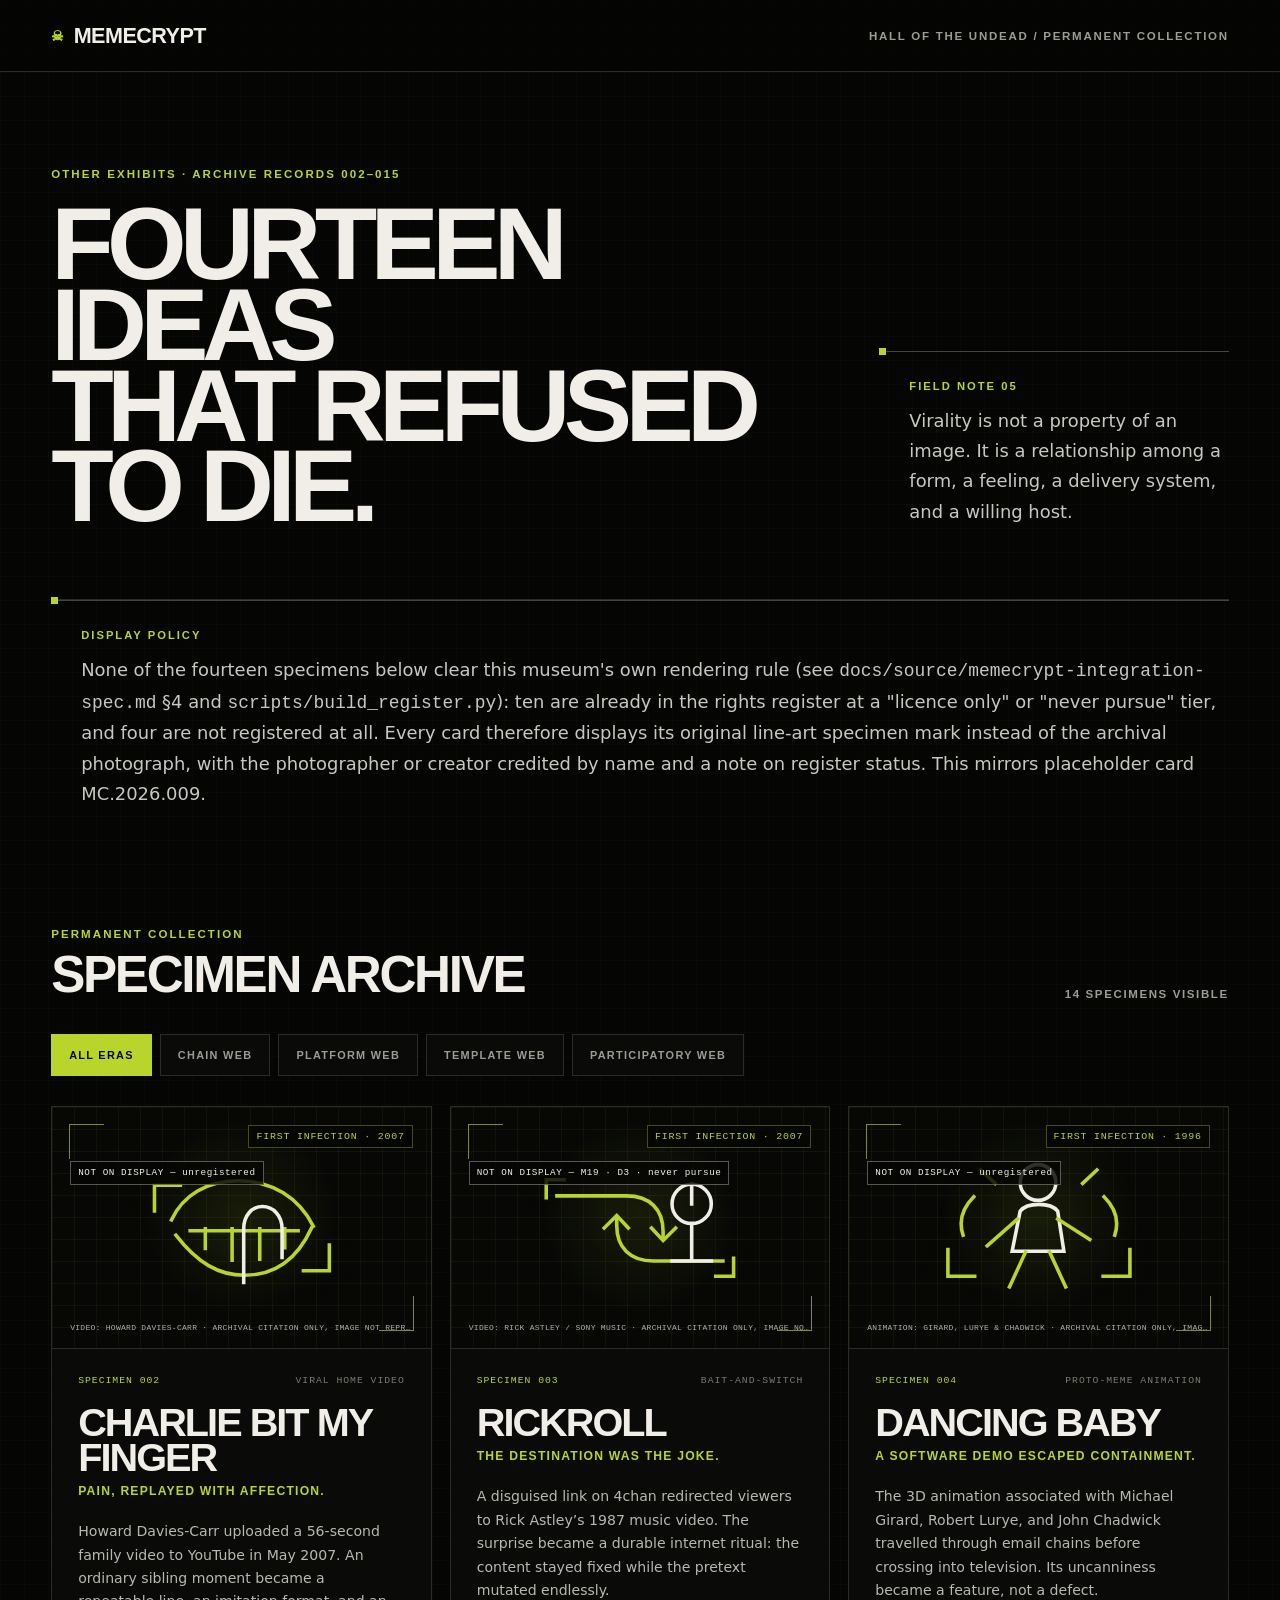
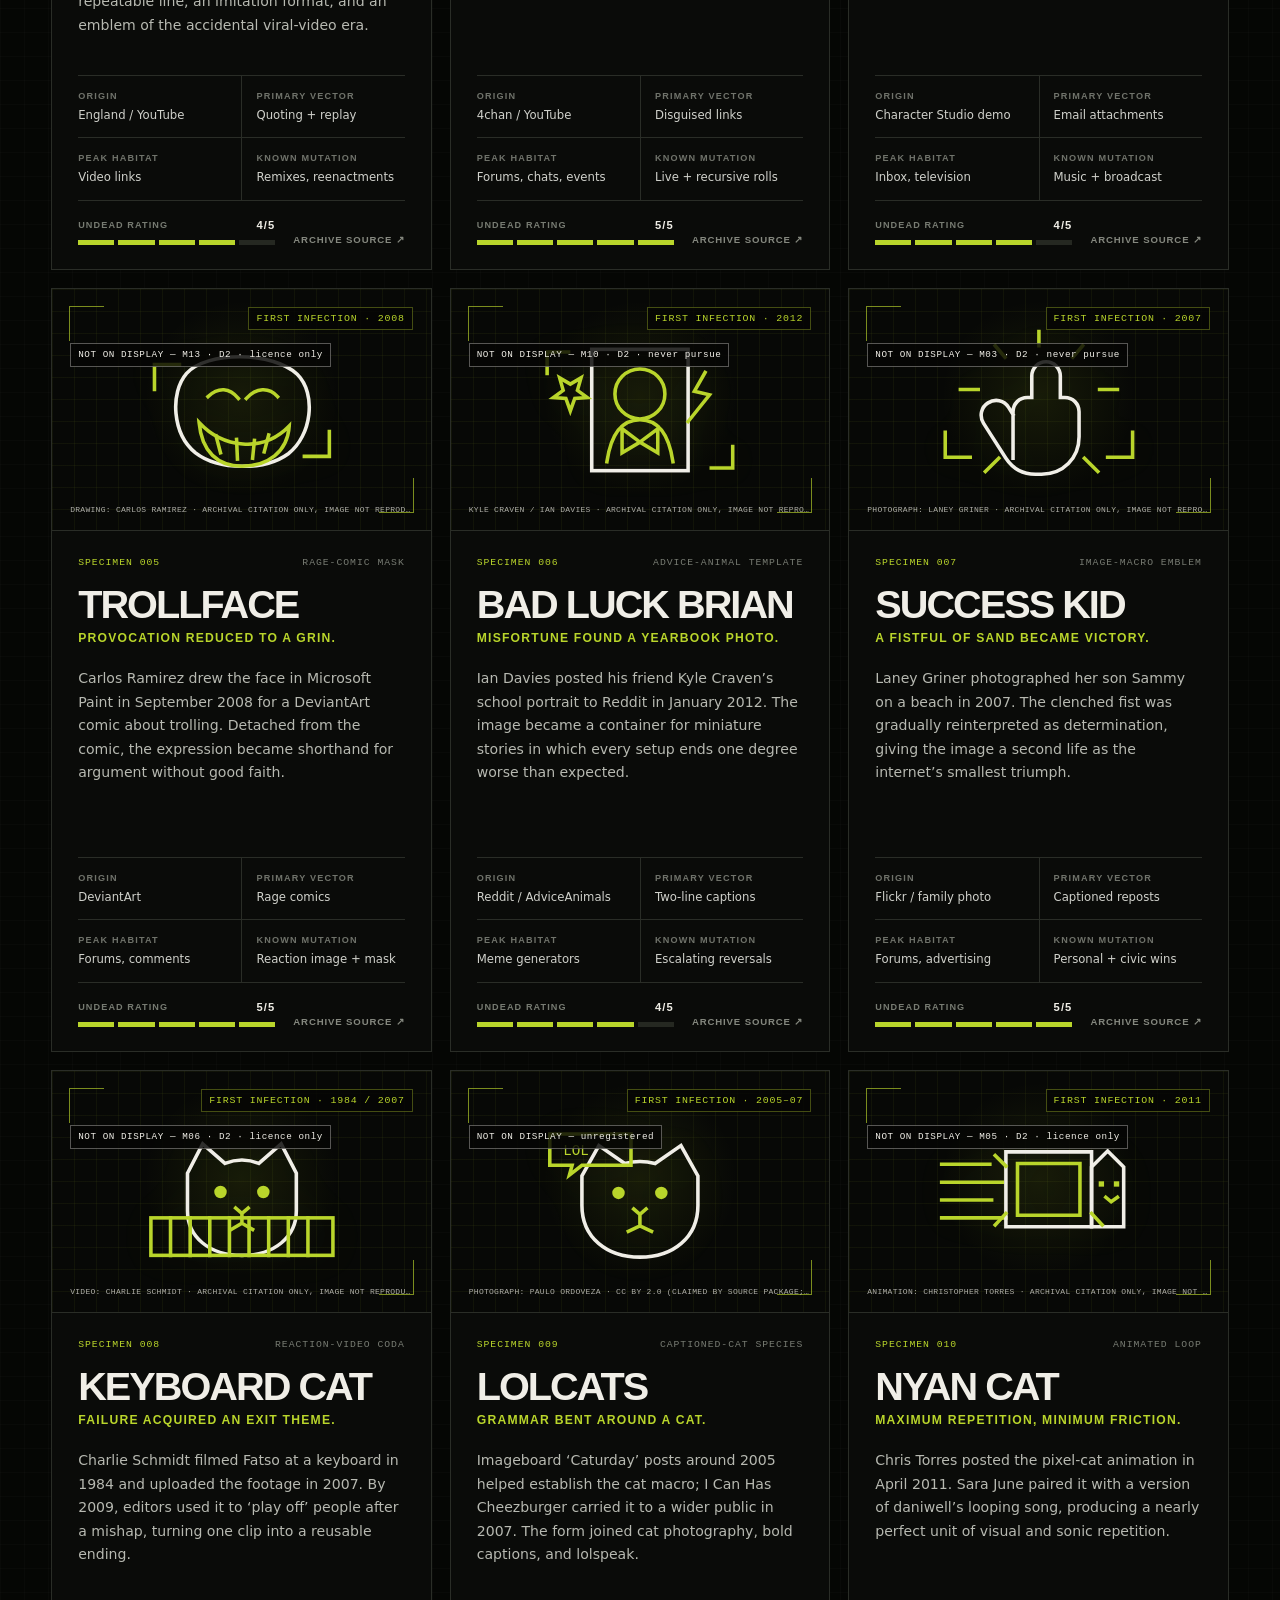
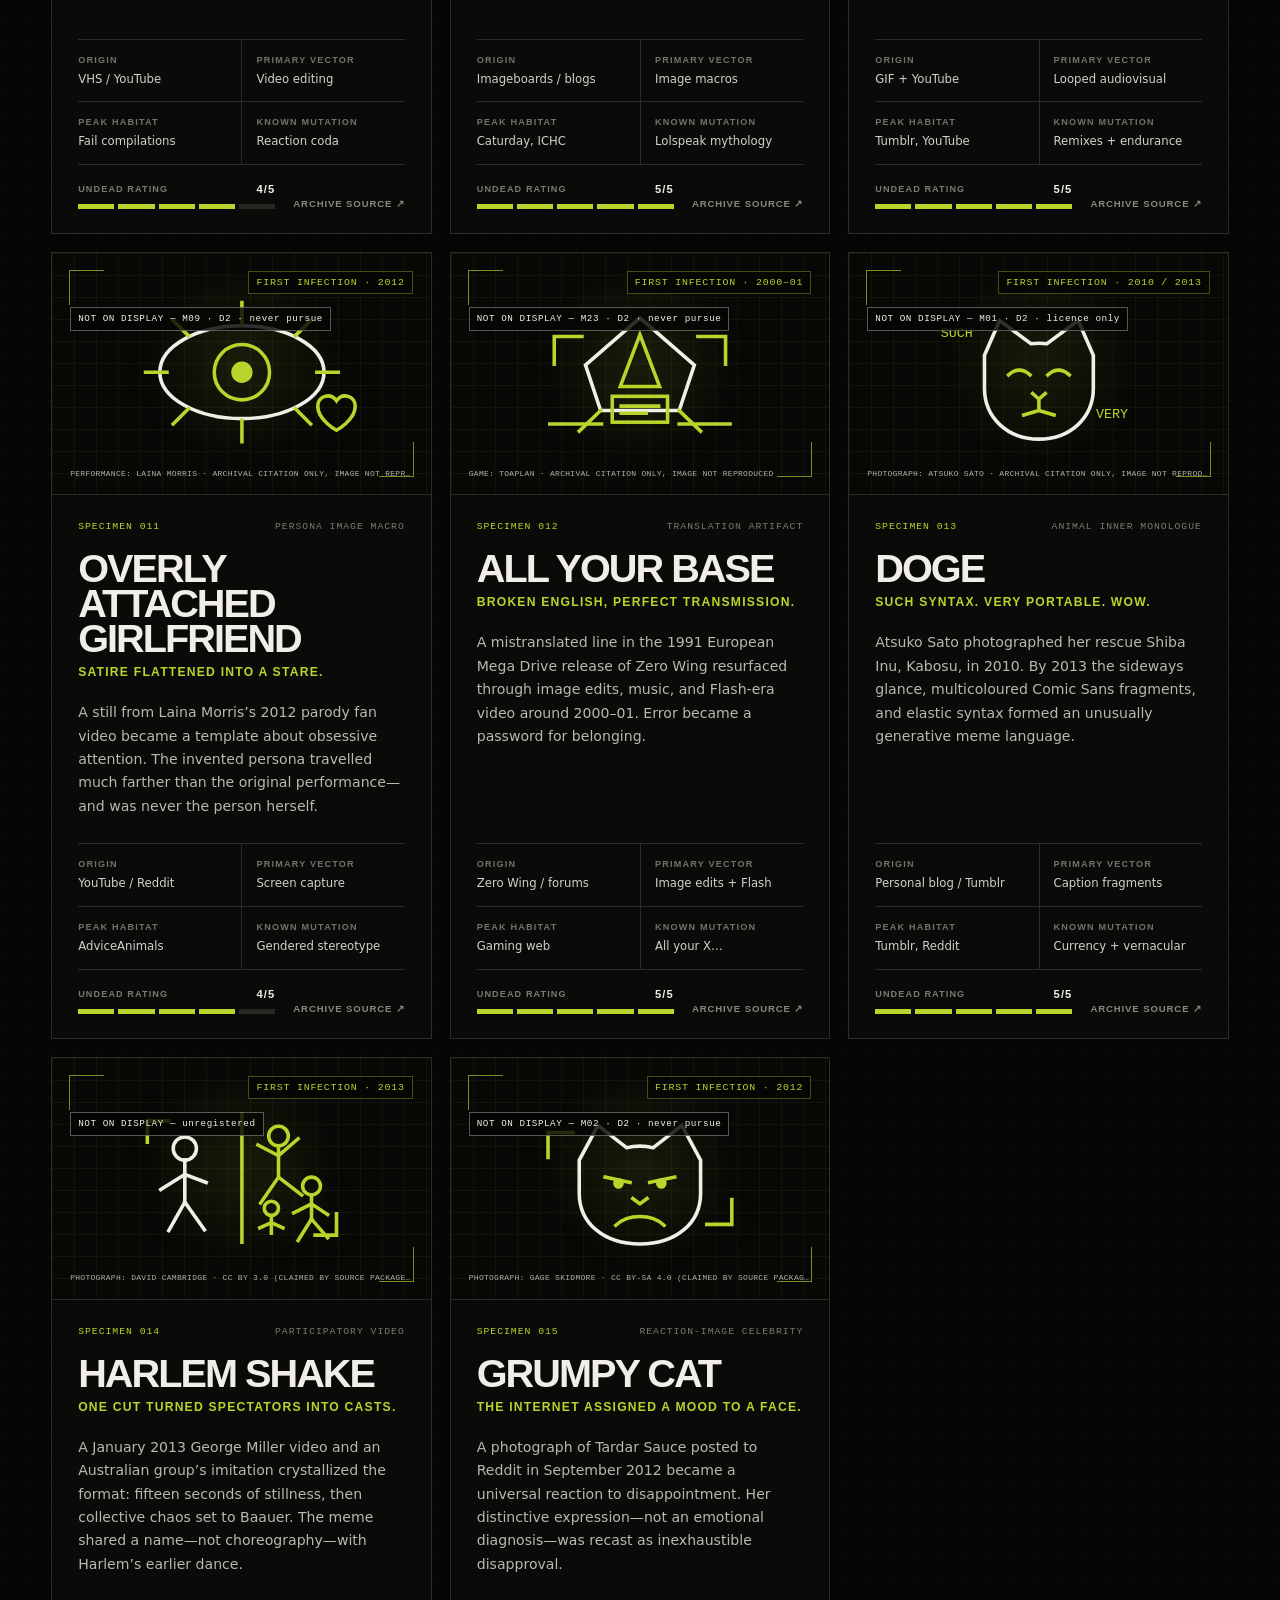
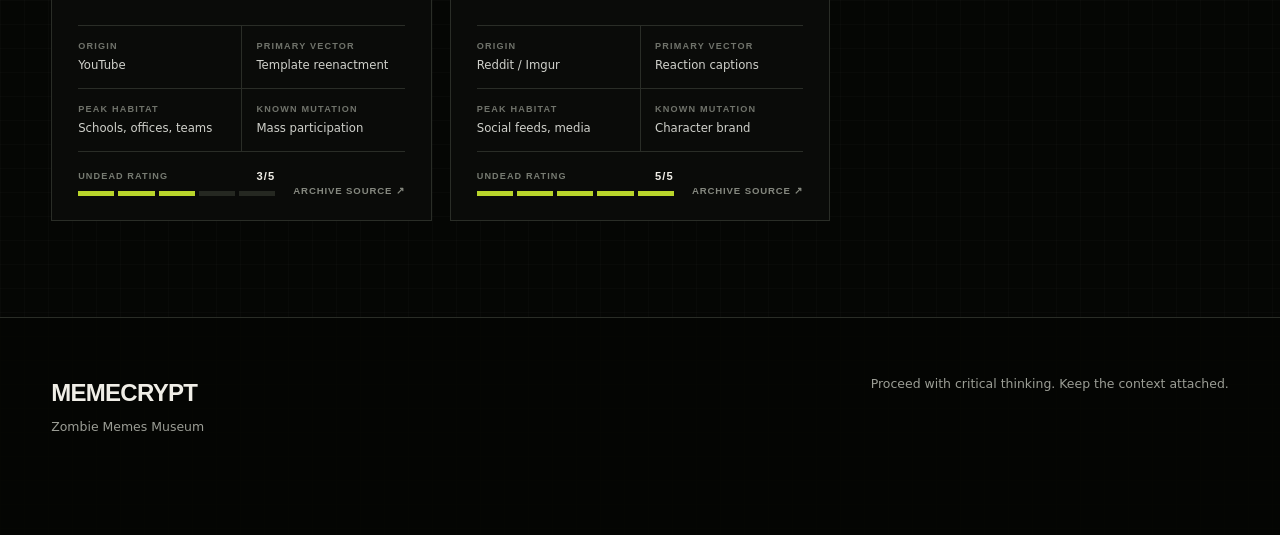
==== docs/production/other-exhibits-gallery/index.html @ 284a8c4b "Integrate other-exhibits gallery with photos stripped per rights register Wade's uploaded 14-card ex" ====
<!doctype html>
<html lang="en">
  <head>
    <meta charset="UTF-8" />
    <meta name="viewport" content="width=device-width, initial-scale=1.0" />
    <meta
      name="description"
      content="Fourteen classified specimens from Memecrypt's Hall of the Undead."
    />
    <title>Memecrypt — Other Exhibits</title>
    <link rel="stylesheet" href="styles.css" />
    <script src="app.js" defer></script>
  </head>
  <body>
    <header class="site-header">
      <a class="brand" href="#top" aria-label="Memecrypt exhibit cards home">
        <span class="brand__mark" aria-hidden="true">☠</span>
        <span>MEMECRYPT</span>
      </a>
      <p>Hall of the Undead / Permanent Collection</p>
    </header>

    <main id="top" class="museum-shell">
      <section class="hero" aria-labelledby="page-title">
        <div>
          <p class="eyebrow">Other exhibits · Archive records 002–015</p>
          <h1 id="page-title">Fourteen ideas<br />that refused to die.</h1>
        </div>
        <div class="hero__note">
          <span class="hero__note-number">Field note 05</span>
          <p>
            Virality is not a property of an image. It is a relationship among a
            form, a feeling, a delivery system, and a willing host.
          </p>
        </div>
      </section>

      <section class="hero__note" aria-labelledby="display-policy-title" style="margin: 0 0 44px;">
        <span class="hero__note-number">Display policy</span>
        <p id="display-policy-title">
          None of the fourteen specimens below clear this museum's own rendering
          rule (see <code>docs/source/memecrypt-integration-spec.md</code>
          §4 and <code>scripts/build_register.py</code>): ten are already in
          the rights register at a "licence only" or "never pursue" tier, and
          four are not registered at all. Every card therefore displays its
          original line-art specimen mark instead of the archival photograph,
          with the photographer or creator credited by name and a note on
          register status. This mirrors placeholder card MC.2026.009.
        </p>
      </section>

      <section class="collection" aria-labelledby="collection-title">
        <div class="collection__bar">
          <div>
            <p class="eyebrow">Permanent collection</p>
            <h2 id="collection-title">Specimen archive</h2>
          </div>
          <p id="result-count" class="result-count" aria-live="polite"></p>
        </div>

        <div class="filters" role="group" aria-label="Filter exhibits by era">
          <button class="filter is-active" type="button" data-filter="all">All eras</button>
          <button class="filter" type="button" data-filter="chain">Chain web</button>
          <button class="filter" type="button" data-filter="platform">Platform web</button>
          <button class="filter" type="button" data-filter="template">Template web</button>
          <button class="filter" type="button" data-filter="participatory">Participatory web</button>
        </div>

        <div id="exhibit-grid" class="exhibit-grid"></div>
      </section>
    </main>

    <footer class="site-footer">
      <div>
        <p class="site-footer__brand">MEMECRYPT</p>
        <p>Zombie Memes Museum</p>
      </div>
      <p>Proceed with critical thinking. Keep the context attached.</p>
    </footer>
  </body>
</html>
---- docs/production/other-exhibits-gallery/styles.css ----
:root {
  color-scheme: dark;
  --ink: #050604;
  --panel: #0a0b09;
  --panel-2: #0e100d;
  --bone: #f0eee7;
  --muted: #9b9d95;
  --line: #2a2d27;
  --line-strong: #42463d;
  --acid: #b9d52b;
  --acid-soft: rgba(185, 213, 43, 0.11);
  --condensed: "Arial Narrow", "Avenir Next Condensed", "Helvetica Neue Condensed", Impact, sans-serif;
  --sans: Inter, ui-sans-serif, system-ui, -apple-system, BlinkMacSystemFont, "Segoe UI", sans-serif;
}

* {
  box-sizing: border-box;
}

html {
  scroll-behavior: smooth;
}

body {
  margin: 0;
  color: var(--bone);
  background:
    linear-gradient(rgba(255, 255, 255, 0.016) 1px, transparent 1px),
    linear-gradient(90deg, rgba(255, 255, 255, 0.016) 1px, transparent 1px),
    var(--ink);
  background-size: 24px 24px;
  font-family: var(--sans);
  -webkit-font-smoothing: antialiased;
}

button,
a {
  font: inherit;
}

a {
  color: inherit;
}

.site-header {
  position: relative;
  z-index: 10;
  min-height: 72px;
  padding: 0 4vw;
  border-bottom: 1px solid var(--line);
  background: rgba(5, 6, 4, 0.94);
  display: flex;
  align-items: center;
  justify-content: space-between;
  gap: 24px;
}

.site-header p {
  margin: 0;
  color: var(--muted);
  font-family: var(--condensed);
  font-size: 0.72rem;
  font-weight: 700;
  letter-spacing: 0.15em;
  text-transform: uppercase;
}

.brand {
  display: inline-flex;
  align-items: center;
  gap: 10px;
  font-family: var(--condensed);
  font-size: 1.35rem;
  font-weight: 900;
  letter-spacing: -0.025em;
  text-decoration: none;
}

.brand__mark {
  color: var(--acid);
  font-size: 0.9rem;
}

.museum-shell {
  width: min(1480px, 100%);
  margin: 0 auto;
  padding: 0 4vw 96px;
}

.hero {
  min-height: 500px;
  padding: 96px 0 72px;
  border-bottom: 1px solid var(--line);
  display: grid;
  grid-template-columns: minmax(0, 1.35fr) minmax(300px, 0.65fr);
  align-items: end;
  gap: clamp(48px, 8vw, 140px);
}

.eyebrow {
  margin: 0 0 22px;
  color: var(--acid);
  font-family: var(--condensed);
  font-size: 0.72rem;
  font-weight: 800;
  letter-spacing: 0.18em;
  line-height: 1.2;
  text-transform: uppercase;
}

h1,
h2,
h3,
p {
  margin-top: 0;
}

h1,
h2,
h3 {
  font-family: var(--condensed);
  text-transform: uppercase;
}

h1 {
  max-width: 900px;
  margin-bottom: 0;
  font-size: clamp(4.4rem, 8vw, 8.8rem);
  font-weight: 900;
  letter-spacing: -0.065em;
  line-height: 0.79;
}

.hero__note {
  position: relative;
  padding: 28px 0 0 30px;
  border-top: 1px solid var(--line-strong);
}

.hero__note::before {
  position: absolute;
  top: -4px;
  left: 0;
  width: 7px;
  height: 7px;
  background: var(--acid);
  content: "";
}

.hero__note-number {
  display: block;
  margin-bottom: 14px;
  color: var(--acid);
  font-family: var(--condensed);
  font-size: 0.7rem;
  font-weight: 800;
  letter-spacing: 0.18em;
  text-transform: uppercase;
}

.hero__note p {
  margin: 0;
  color: #c7c8c2;
  font-size: clamp(1rem, 1.4vw, 1.2rem);
  line-height: 1.7;
}

.collection {
  padding-top: 74px;
}

.collection__bar {
  margin-bottom: 34px;
  display: flex;
  align-items: end;
  justify-content: space-between;
  gap: 24px;
}

.collection__bar .eyebrow {
  margin-bottom: 10px;
}

h2 {
  margin-bottom: 0;
  font-size: clamp(2.3rem, 4vw, 4rem);
  font-weight: 900;
  letter-spacing: -0.045em;
  line-height: 0.95;
}

.result-count {
  margin: 0;
  color: var(--muted);
  font-family: var(--condensed);
  font-size: 0.72rem;
  font-weight: 800;
  letter-spacing: 0.14em;
  text-transform: uppercase;
}

.filters {
  margin-bottom: 30px;
  display: flex;
  flex-wrap: wrap;
  gap: 8px;
}

.filter {
  min-height: 42px;
  padding: 0 17px;
  border: 1px solid var(--line);
  border-radius: 0;
  color: var(--muted);
  background: var(--panel);
  cursor: pointer;
  font-family: var(--condensed);
  font-size: 0.68rem;
  font-weight: 800;
  letter-spacing: 0.12em;
  text-transform: uppercase;
  transition: border-color 160ms ease, color 160ms ease, background 160ms ease;
}

.filter:hover,
.filter:focus-visible {
  border-color: var(--acid);
  color: var(--bone);
  outline: none;
}

.filter.is-active {
  border-color: var(--acid);
  color: var(--ink);
  background: var(--acid);
}

.exhibit-grid {
  display: grid;
  grid-template-columns: repeat(3, minmax(0, 1fr));
  gap: 18px;
}

.exhibit-card {
  position: relative;
  min-width: 0;
  min-height: 764px;
  border: 1px solid var(--line);
  background: var(--panel);
  display: flex;
  flex-direction: column;
  overflow: hidden;
  isolation: isolate;
  transition: border-color 180ms ease, transform 180ms ease;
}

.exhibit-card:hover {
  z-index: 2;
  border-color: #596043;
  transform: translateY(-3px);
}

.exhibit-card[hidden] {
  display: none;
}

.exhibit-card__visual {
  position: relative;
  min-height: 242px;
  border-bottom: 1px solid var(--line);
  background:
    linear-gradient(rgba(185, 213, 43, 0.055) 1px, transparent 1px),
    linear-gradient(90deg, rgba(185, 213, 43, 0.055) 1px, transparent 1px),
    radial-gradient(circle at 50% 45%, rgba(185, 213, 43, 0.09), transparent 42%),
    #070806;
  background-size: 22px 22px, 22px 22px, auto, auto;
  display: grid;
  place-items: center;
  overflow: hidden;
}

.exhibit-card__image {
  position: absolute;
  inset: 0;
  width: 100%;
  height: 100%;
  object-fit: cover;
  object-position: center;
  filter: grayscale(1) contrast(1.17) brightness(0.72);
  transform: scale(1.015);
  transition: filter 220ms ease, transform 360ms ease;
}

.exhibit-card__image.is-contain {
  padding: 25px 36px;
  object-fit: contain;
  transform: none;
}

.exhibit-card__visual::before {
  z-index: 3;
}

.exhibit-card__visual::after {
  z-index: 3;
}

.exhibit-card__visual > .exhibit-card__image + .exhibit-card__ghost::before {
  position: absolute;
  inset: 0;
  background:
    linear-gradient(180deg, rgba(5, 6, 4, 0.06) 28%, rgba(5, 6, 4, 0.82) 100%),
    linear-gradient(90deg, rgba(185, 213, 43, 0.06), transparent 45%);
  content: "";
}

.exhibit-card:hover .exhibit-card__image {
  filter: grayscale(0.52) saturate(0.62) contrast(1.1) brightness(0.86);
  transform: scale(1.045);
}

.exhibit-card:hover .exhibit-card__image.is-contain {
  transform: scale(1.025);
}

.exhibit-card__ghost {
  position: absolute;
  inset: 0;
  z-index: 2;
  pointer-events: none;
}

.exhibit-card__ghost svg {
  position: absolute;
  right: -34px;
  bottom: -34px;
  width: 170px;
  height: 110px;
  opacity: 0.12;
  transform: rotate(-4deg);
}

.exhibit-card__credit {
  position: absolute;
  right: 18px;
  bottom: 15px;
  left: 18px;
  z-index: 4;
  overflow: hidden;
  color: rgba(240, 238, 231, 0.72);
  font-family: ui-monospace, SFMono-Regular, Menlo, Consolas, monospace;
  font-size: 0.5rem;
  letter-spacing: 0.035em;
  line-height: 1.3;
  text-overflow: ellipsis;
  text-transform: uppercase;
  white-space: nowrap;
}

.exhibit-card__visual::before,
.exhibit-card__visual::after {
  position: absolute;
  width: 34px;
  height: 34px;
  content: "";
  opacity: 0.65;
}

.exhibit-card__visual::before {
  top: 17px;
  left: 17px;
  border-top: 1px solid var(--acid);
  border-left: 1px solid var(--acid);
}

.exhibit-card__visual::after {
  right: 17px;
  bottom: 17px;
  border-right: 1px solid var(--acid);
  border-bottom: 1px solid var(--acid);
}

.exhibit-card__visual svg {
  width: 66%;
  max-width: 250px;
  height: 170px;
  color: var(--acid);
  filter: drop-shadow(0 0 18px rgba(185, 213, 43, 0.07));
}

.exhibit-card__visual .exhibit-card__ghost svg {
  right: -34px;
  bottom: -34px;
  width: 170px;
  max-width: none;
  height: 110px;
}

.exhibit-card__visual svg .bone {
  color: var(--bone);
}

.exhibit-card__year {
  position: absolute;
  top: 18px;
  right: 18px;
  z-index: 4;
  padding: 5px 7px;
  border: 1px solid rgba(185, 213, 43, 0.35);
  color: var(--acid);
  background: rgba(5, 6, 4, 0.82);
  font-family: ui-monospace, SFMono-Regular, Menlo, Consolas, monospace;
  font-size: 0.62rem;
  letter-spacing: 0.08em;
}

.exhibit-card__not-on-display {
  position: absolute;
  top: 54px;
  left: 18px;
  right: 18px;
  z-index: 4;
  width: fit-content;
  max-width: 100%;
  padding: 5px 7px;
  border: 1px solid rgba(240, 238, 231, 0.35);
  color: var(--bone);
  background: rgba(5, 6, 4, 0.82);
  font-family: ui-monospace, SFMono-Regular, Menlo, Consolas, monospace;
  font-size: 0.58rem;
  letter-spacing: 0.06em;
  line-height: 1.3;
  white-space: normal;
}

.exhibit-card__body {
  padding: 26px 26px 24px;
  display: flex;
  flex: 1;
  flex-direction: column;
}

.exhibit-card__rail {
  margin-bottom: 19px;
  display: flex;
  align-items: center;
  justify-content: space-between;
  gap: 12px;
}

.exhibit-card__number,
.exhibit-card__class {
  font-family: ui-monospace, SFMono-Regular, Menlo, Consolas, monospace;
  font-size: 0.61rem;
  letter-spacing: 0.1em;
  text-transform: uppercase;
}

.exhibit-card__number {
  color: var(--acid);
}

.exhibit-card__class {
  color: #777b72;
  text-align: right;
}

.exhibit-card h3 {
  margin-bottom: 8px;
  font-size: clamp(2rem, 3.1vw, 3rem);
  font-weight: 900;
  letter-spacing: -0.05em;
  line-height: 0.88;
}

.exhibit-card__epitaph {
  margin-bottom: 21px;
  color: var(--acid);
  font-family: var(--condensed);
  font-size: 0.76rem;
  font-weight: 800;
  letter-spacing: 0.1em;
  line-height: 1.35;
  text-transform: uppercase;
}

.exhibit-card__description {
  min-height: 106px;
  margin-bottom: 25px;
  color: #b7b9b1;
  font-size: 0.88rem;
  line-height: 1.66;
}

.specimen-meta {
  margin: auto 0 0;
  border-top: 1px solid var(--line);
  display: grid;
  grid-template-columns: 1fr 1fr;
}

.specimen-meta div {
  min-width: 0;
  padding: 15px 12px 14px 0;
  border-bottom: 1px solid var(--line);
}

.specimen-meta div:nth-child(even) {
  padding-right: 0;
  padding-left: 14px;
  border-left: 1px solid var(--line);
}

.specimen-meta dt {
  margin-bottom: 7px;
  color: #70736b;
  font-family: var(--condensed);
  font-size: 0.57rem;
  font-weight: 800;
  letter-spacing: 0.13em;
  text-transform: uppercase;
}

.specimen-meta dd {
  margin: 0;
  color: #d0d1cb;
  font-size: 0.73rem;
  line-height: 1.35;
}

.exhibit-card__footer {
  padding-top: 18px;
  display: flex;
  align-items: flex-end;
  justify-content: space-between;
  gap: 18px;
}

.rating {
  flex: 1;
}

.rating__label {
  display: flex;
  align-items: center;
  justify-content: space-between;
  gap: 12px;
  color: #777b72;
  font-family: var(--condensed);
  font-size: 0.57rem;
  font-weight: 800;
  letter-spacing: 0.12em;
  text-transform: uppercase;
}

.rating__label strong {
  color: var(--bone);
  font-size: 0.7rem;
}

.rating__meter {
  margin-top: 9px;
  display: grid;
  grid-template-columns: repeat(5, 1fr);
  gap: 4px;
}

.rating__meter span {
  height: 5px;
  background: #252821;
}

.rating__meter span.is-filled {
  background: var(--acid);
}

.source-link {
  color: #85887f;
  font-family: var(--condensed);
  font-size: 0.6rem;
  font-weight: 800;
  letter-spacing: 0.09em;
  text-decoration: none;
  text-transform: uppercase;
}

.source-link:hover,
.source-link:focus-visible {
  color: var(--acid);
  outline: none;
}

.site-footer {
  min-height: 220px;
  padding: 56px 4vw;
  border-top: 1px solid var(--line);
  color: var(--muted);
  background: rgba(5, 6, 4, 0.94);
  display: flex;
  align-items: flex-start;
  justify-content: space-between;
  gap: 32px;
}

.site-footer p {
  max-width: 420px;
  margin-bottom: 5px;
  font-size: 0.78rem;
  line-height: 1.6;
}

.site-footer__brand {
  color: var(--bone);
  font-family: var(--condensed);
  font-size: 1.5rem !important;
  font-weight: 900;
  letter-spacing: -0.03em;
}

@media (max-width: 1050px) {
  .exhibit-grid {
    grid-template-columns: repeat(2, minmax(0, 1fr));
  }
}

@media (max-width: 760px) {
  .site-header {
    min-height: 64px;
  }

  .site-header p {
    display: none;
  }

  .museum-shell {
    padding-right: 20px;
    padding-left: 20px;
  }

  .hero {
    min-height: auto;
    padding: 72px 0 56px;
    grid-template-columns: 1fr;
    gap: 58px;
  }

  h1 {
    font-size: clamp(3.9rem, 18vw, 6rem);
  }

  .collection__bar {
    align-items: flex-start;
    flex-direction: column;
  }

  .filters {
    flex-wrap: nowrap;
    margin-right: -20px;
    padding-right: 20px;
    overflow-x: auto;
    scrollbar-width: none;
  }

  .filters::-webkit-scrollbar {
    display: none;
  }

  .filter {
    flex: 0 0 auto;
  }

  .exhibit-grid {
    grid-template-columns: 1fr;
  }

  .exhibit-card__description {
    min-height: 0;
  }

  .exhibit-card {
    min-height: 0;
  }

  .site-footer {
    flex-direction: column;
  }
}

@media (prefers-reduced-motion: reduce) {
  * {
    scroll-behavior: auto !important;
    transition: none !important;
  }
}

@media print {
  body {
    background: #fff;
  }

  .site-header,
  .hero,
  .collection__bar,
  .filters,
  .site-footer {
    display: none;
  }

  .museum-shell,
  .collection {
    width: auto;
    padding: 0;
  }

  .exhibit-grid {
    display: block;
  }

  .exhibit-card {
    width: 5in;
    min-height: 7in;
    margin: 0 auto;
    break-after: page;
  }
}
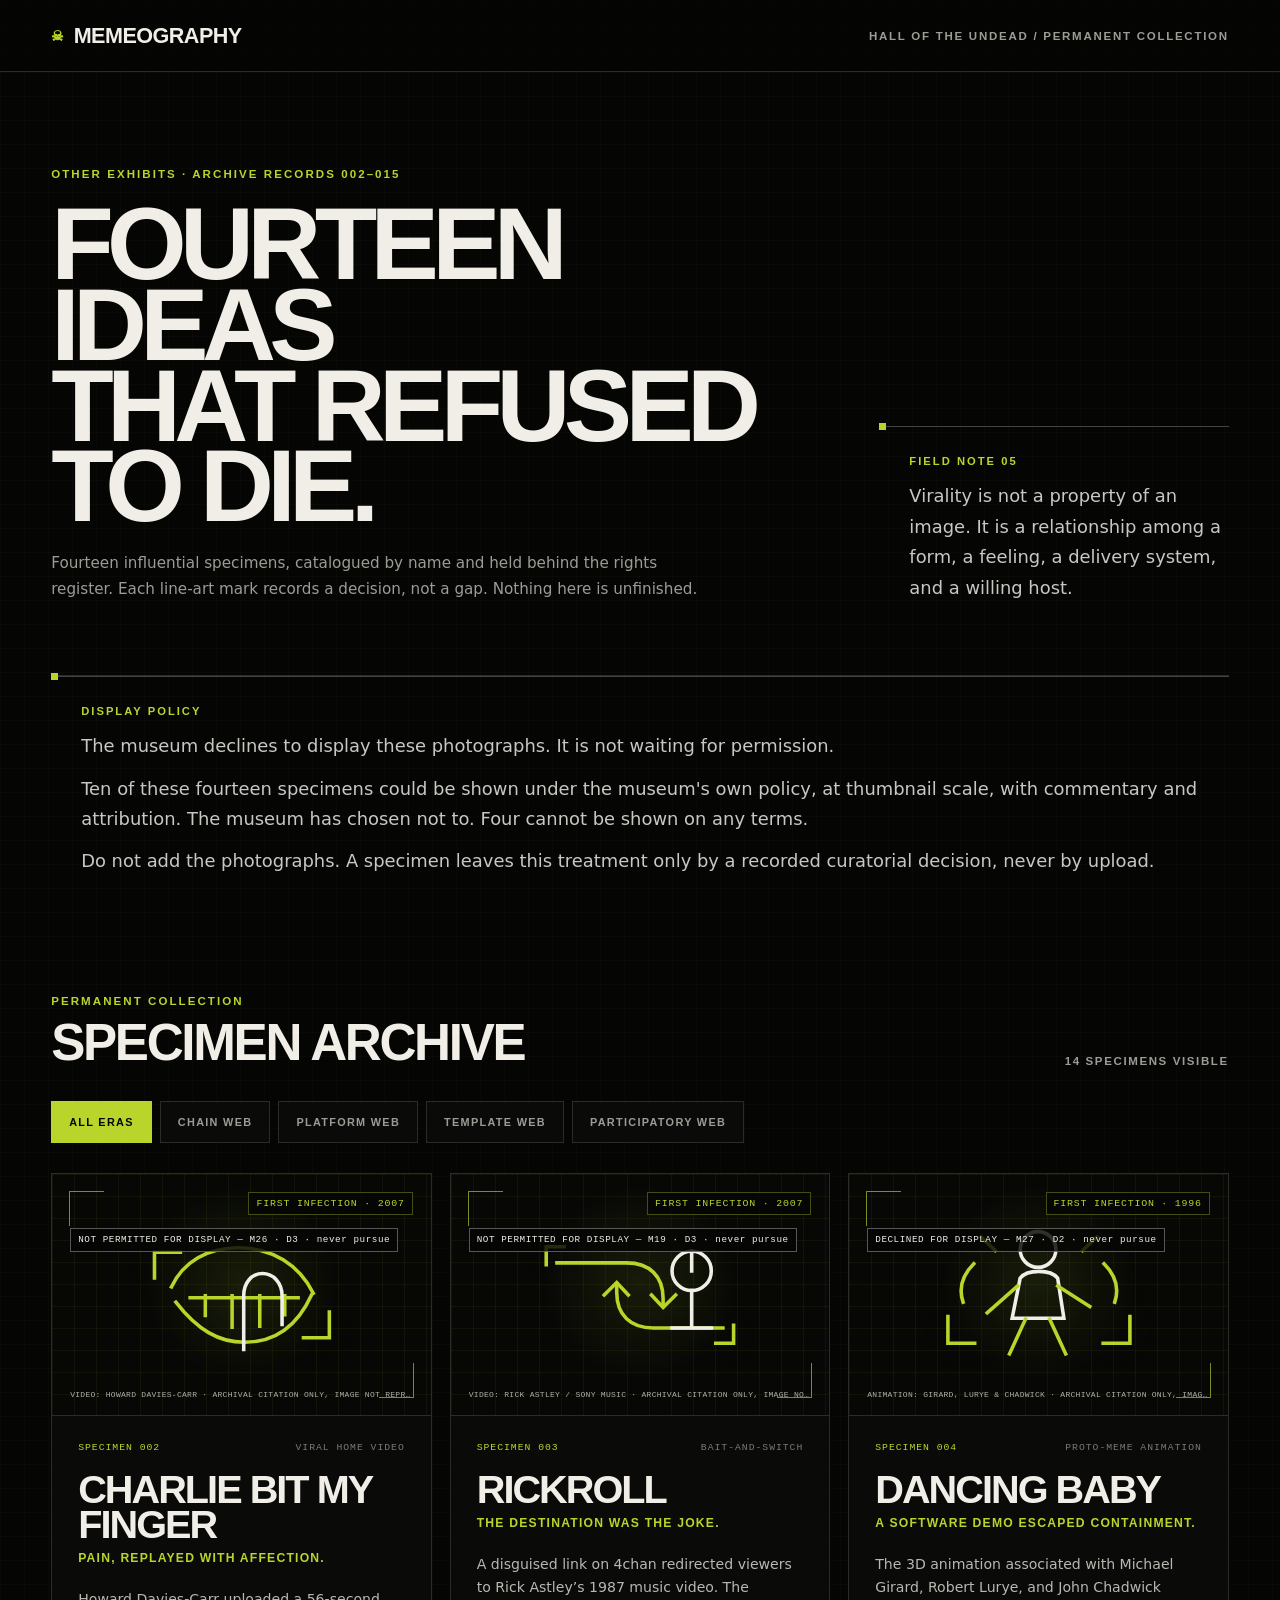
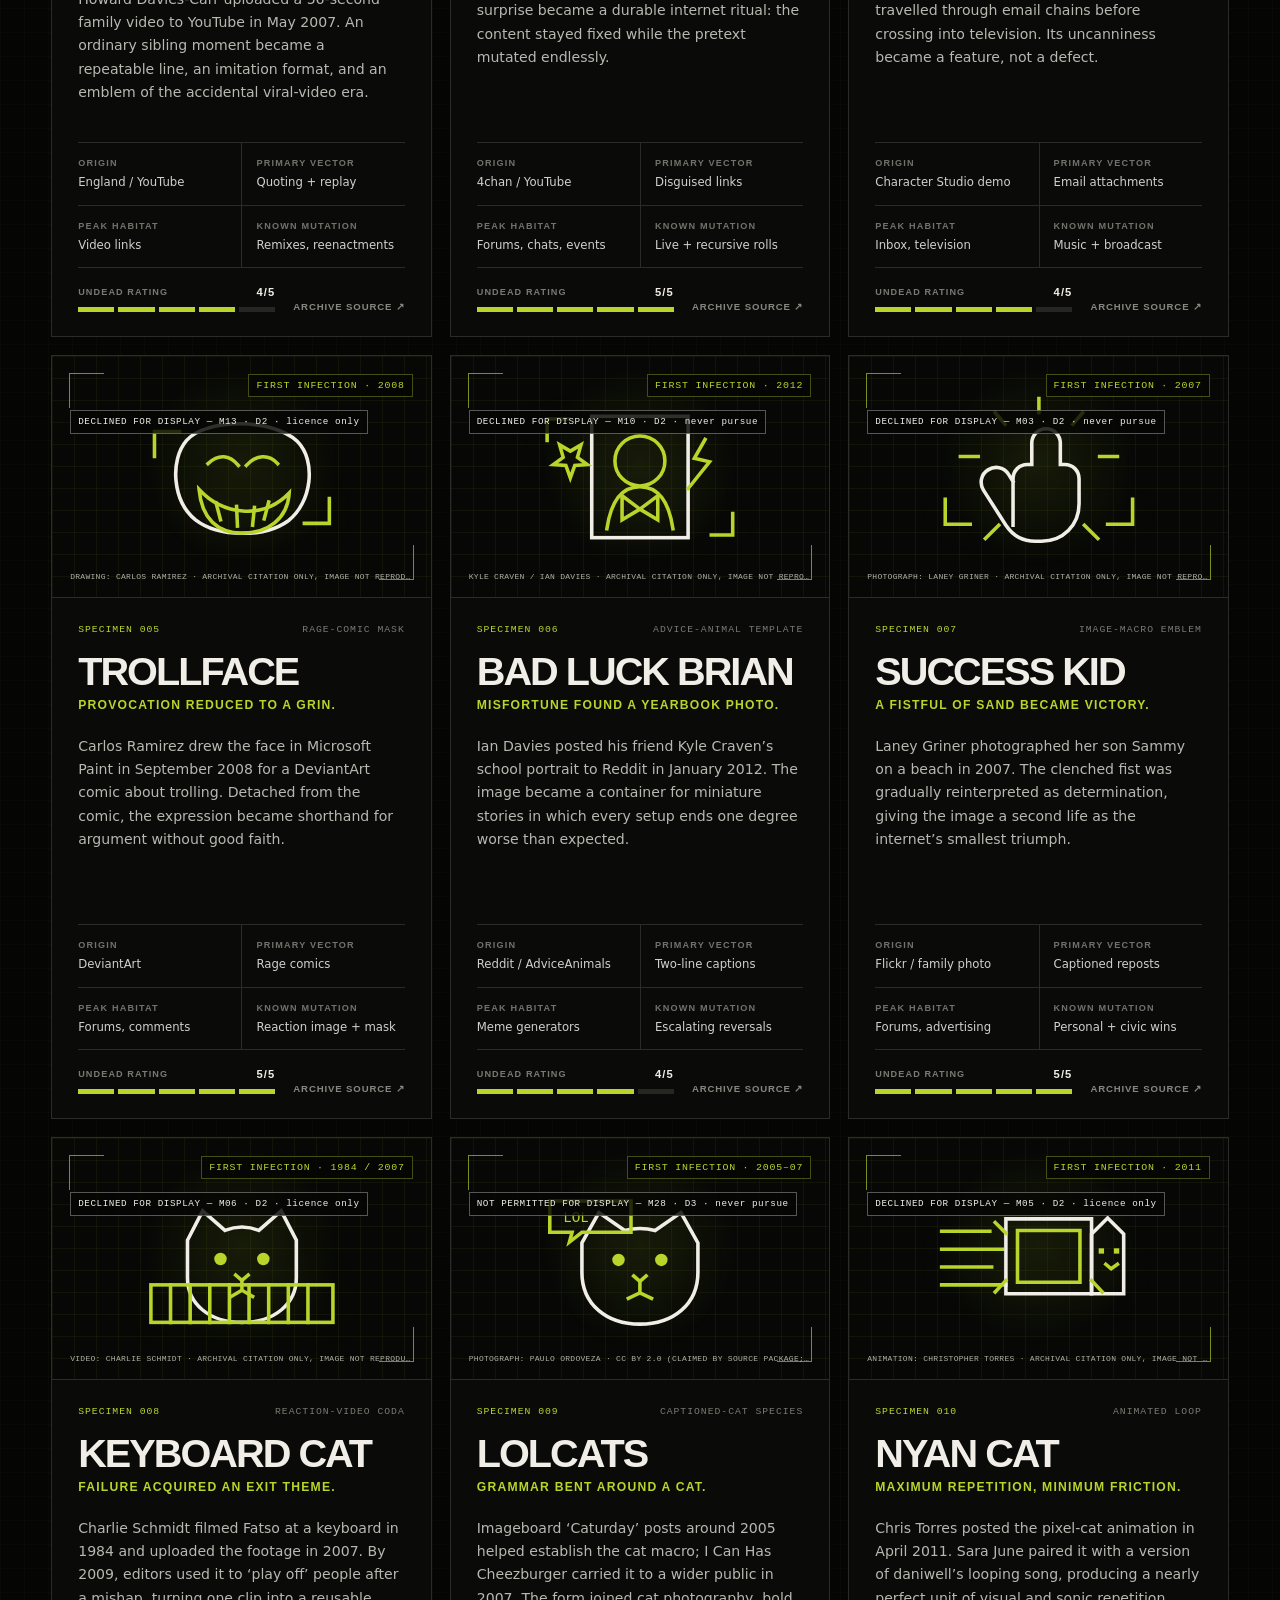
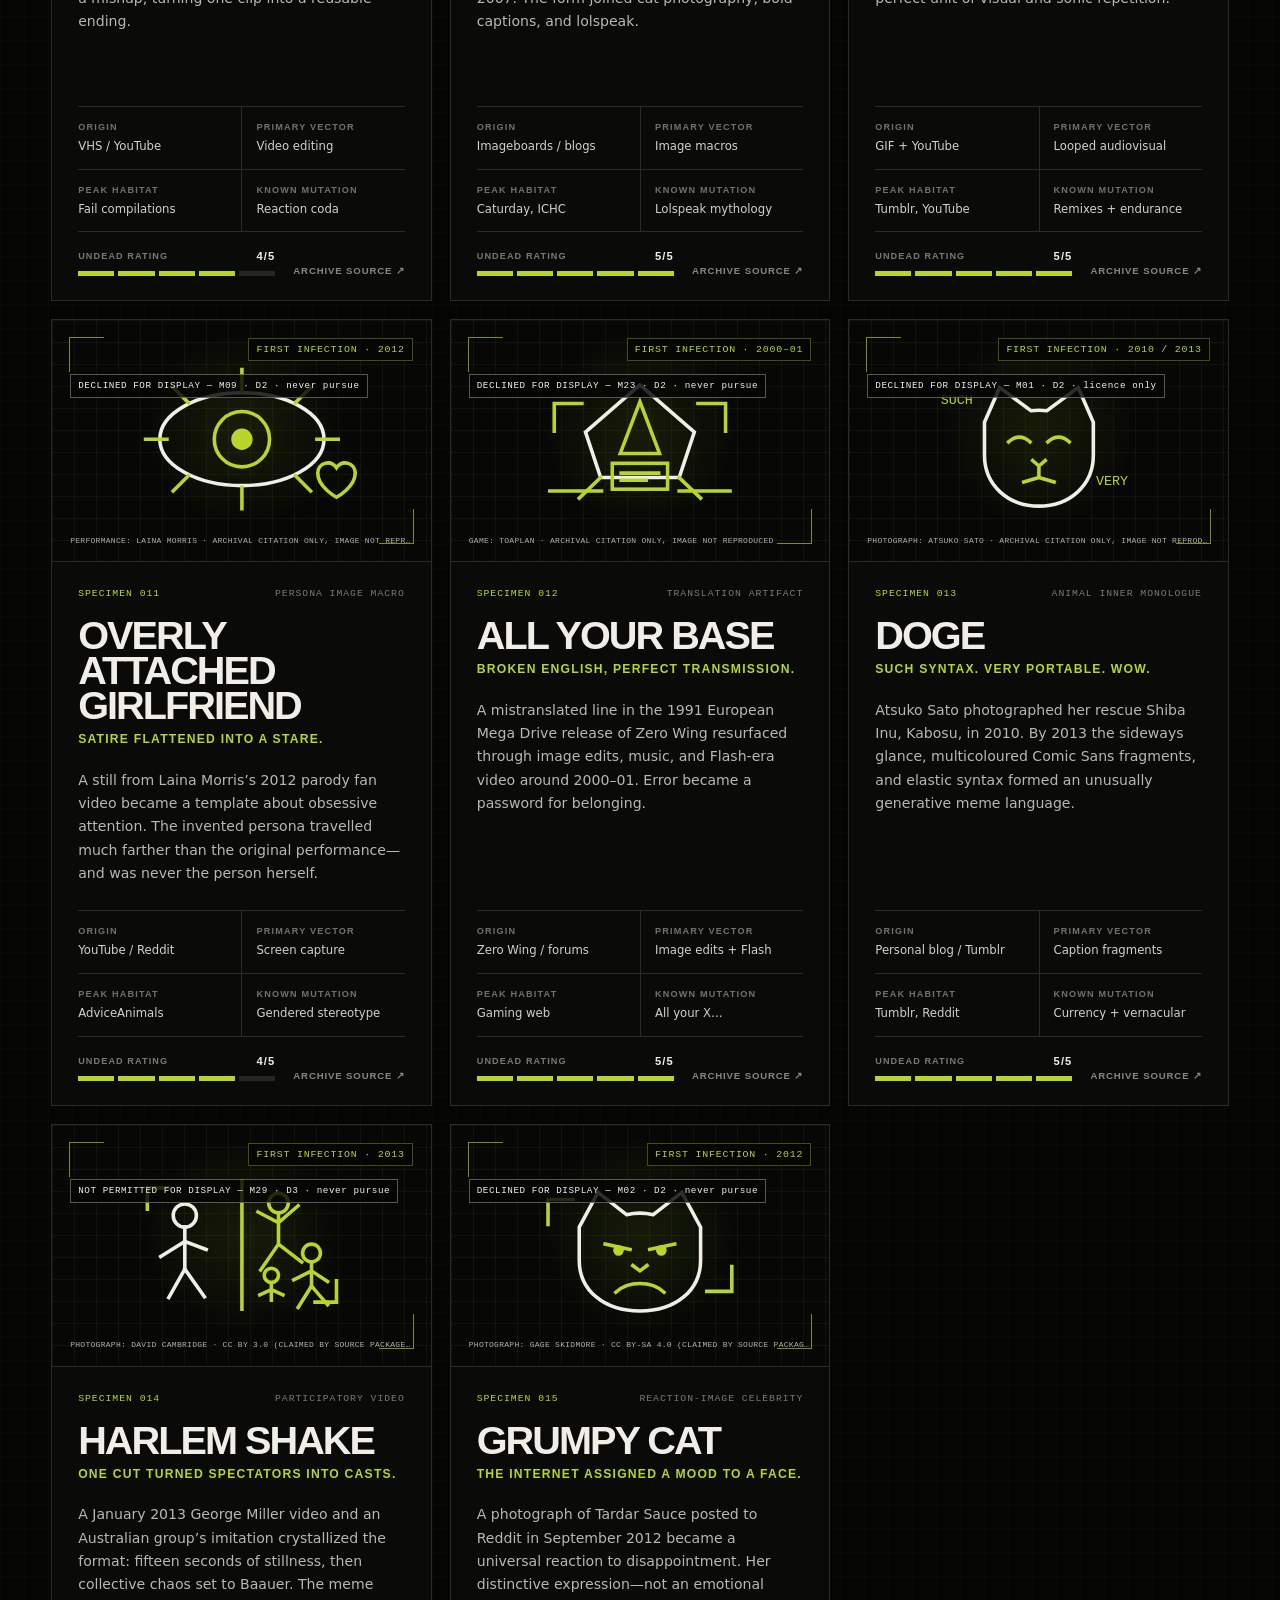
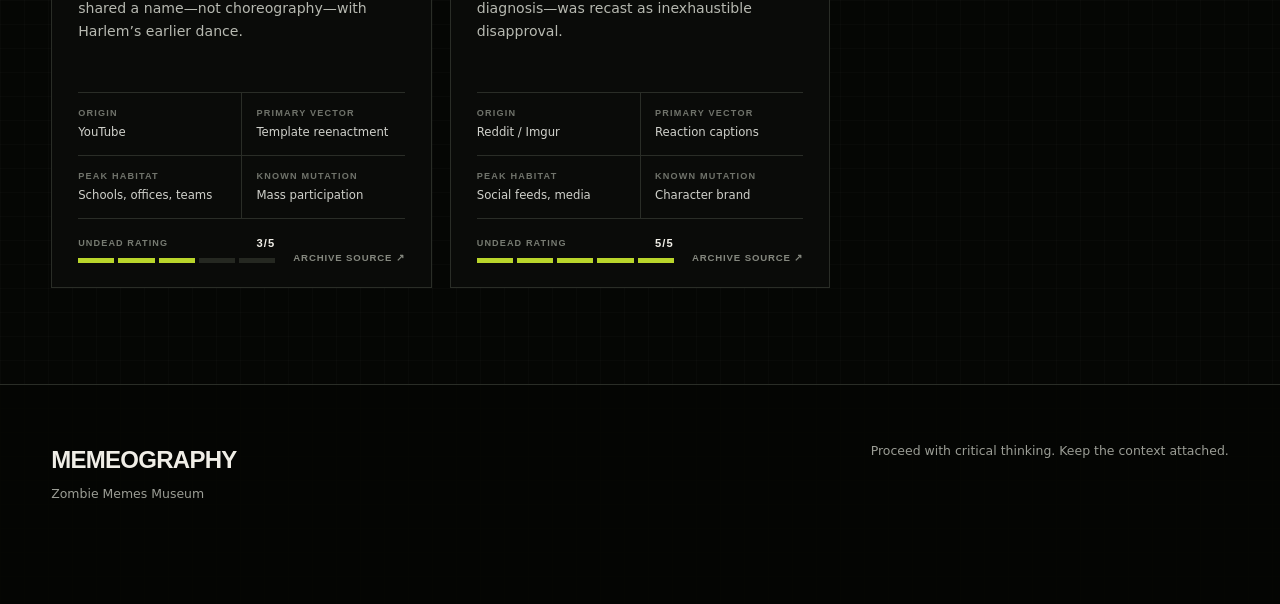
==== commit 5444bdac: "Resolve rights register and rename museum to Memeography" ====
--- a/docs/production/other-exhibits-gallery/index.html
+++ b/docs/production/other-exhibits-gallery/index.html
@@ -5,17 +5,17 @@
     <meta name="viewport" content="width=device-width, initial-scale=1.0" />
     <meta
       name="description"
-      content="Fourteen classified specimens from Memecrypt's Hall of the Undead."
+      content="Fourteen classified specimens from Memeography's Hall of the Undead."
     />
-    <title>Memecrypt — Other Exhibits</title>
+    <title>Memeography — Other Exhibits</title>
     <link rel="stylesheet" href="styles.css" />
     <script src="app.js" defer></script>
   </head>
   <body>
     <header class="site-header">
-      <a class="brand" href="#top" aria-label="Memecrypt exhibit cards home">
+      <a class="brand" href="#top" aria-label="Memeography exhibit cards home">
         <span class="brand__mark" aria-hidden="true">☠</span>
-        <span>MEMECRYPT</span>
+        <span>MEMEOGRAPHY</span>
       </a>
       <p>Hall of the Undead / Permanent Collection</p>
     </header>
@@ -25,6 +25,11 @@
         <div>
           <p class="eyebrow">Other exhibits · Archive records 002–015</p>
           <h1 id="page-title">Fourteen ideas<br />that refused to die.</h1>
+          <p class="hero__standfirst">
+            Fourteen influential specimens, catalogued by name and held behind
+            the rights register. Each line-art mark records a decision, not a
+            gap. Nothing here is unfinished.
+          </p>
         </div>
         <div class="hero__note">
           <span class="hero__note-number">Field note 05</span>
@@ -37,16 +42,21 @@
 
       <section class="hero__note" aria-labelledby="display-policy-title" style="margin: 0 0 44px;">
         <span class="hero__note-number">Display policy</span>
-        <p id="display-policy-title">
-          None of the fourteen specimens below clear this museum's own rendering
-          rule (see <code>docs/source/memecrypt-integration-spec.md</code>
-          §4 and <code>scripts/build_register.py</code>): ten are already in
-          the rights register at a "licence only" or "never pursue" tier, and
-          four are not registered at all. Every card therefore displays its
-          original line-art specimen mark instead of the archival photograph,
-          with the photographer or creator credited by name and a note on
-          register status. This mirrors placeholder card MC.2026.009.
-        </p>
+        <div id="display-policy-title">
+          <p>
+            The museum declines to display these photographs. It is not waiting
+            for permission.
+          </p>
+          <p>
+            Ten of these fourteen specimens could be shown under the museum's
+            own policy, at thumbnail scale, with commentary and attribution.
+            The museum has chosen not to. Four cannot be shown on any terms.
+          </p>
+          <p>
+            Do not add the photographs. A specimen leaves this treatment only
+            by a recorded curatorial decision, never by upload.
+          </p>
+        </div>
       </section>
 
       <section class="collection" aria-labelledby="collection-title">
@@ -72,11 +82,10 @@
 
     <footer class="site-footer">
       <div>
-        <p class="site-footer__brand">MEMECRYPT</p>
+        <p class="site-footer__brand">MEMEOGRAPHY</p>
         <p>Zombie Memes Museum</p>
       </div>
       <p>Proceed with critical thinking. Keep the context attached.</p>
     </footer>
   </body>
 </html>
-
--- a/docs/production/other-exhibits-gallery/styles.css
+++ b/docs/production/other-exhibits-gallery/styles.css
@@ -131,6 +131,14 @@
   line-height: 0.79;
 }
 
+.hero__standfirst {
+  max-width: 42rem;
+  margin: 24px 0 0;
+  color: var(--muted);
+  font-size: 0.95rem;
+  line-height: 1.7;
+}
+
 .hero__note {
   position: relative;
   padding: 28px 0 0 30px;
@@ -163,6 +171,10 @@
   color: #c7c8c2;
   font-size: clamp(1rem, 1.4vw, 1.2rem);
   line-height: 1.7;
+}
+
+#display-policy-title p + p {
+  margin-top: 12px;
 }
 
 .collection {
